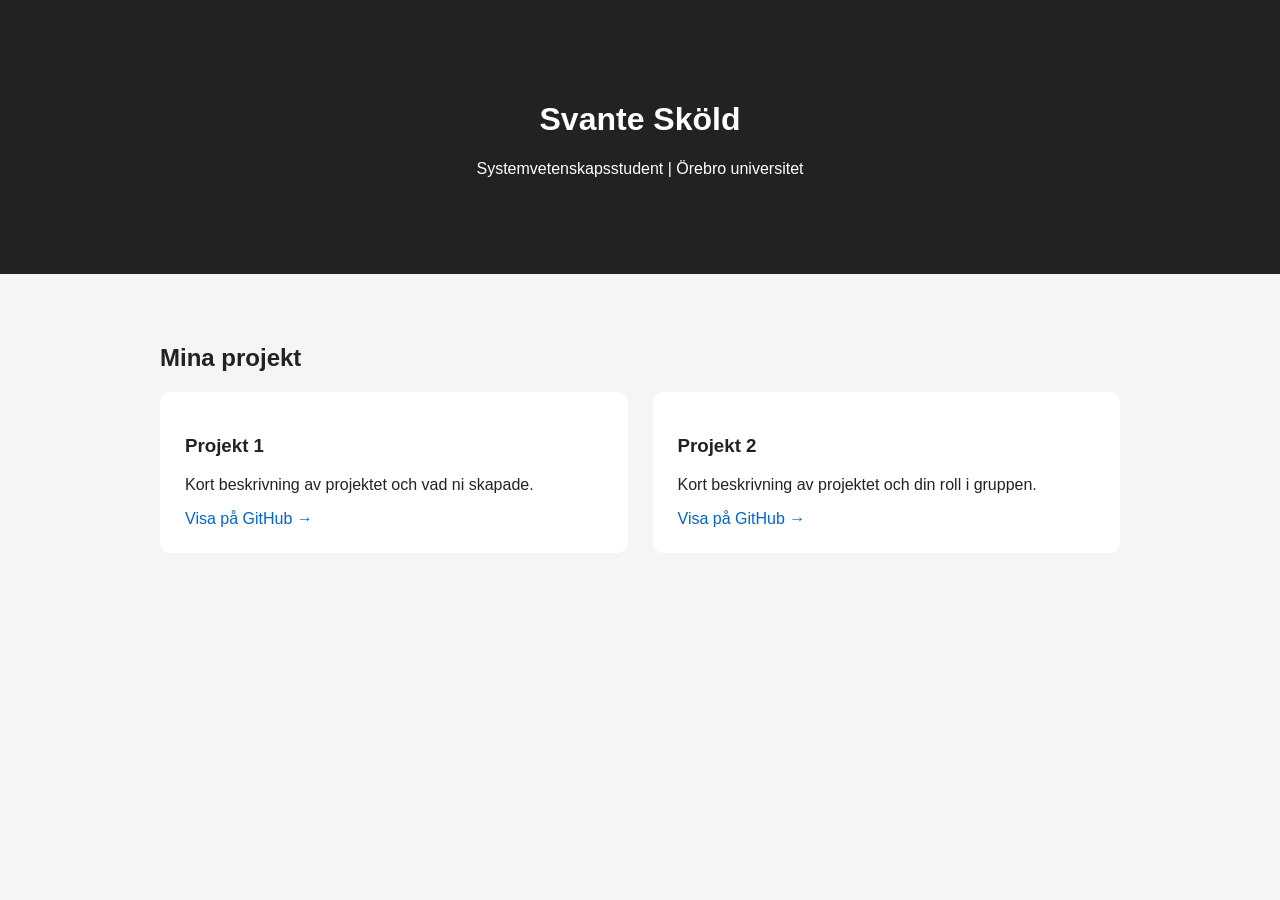
==== index.html @ 433ca860 ". ." ====
<!DOCTYPE html>
<html lang="sv">
<head>
    <meta charset="UTF-8">
    <meta name="viewport" content="width=device-width, initial-scale=1.0">
    <title>Svante Sköld – Portfolio</title>
    <link rel="stylesheet" href="style.css">
</head>

<body>

    <header>
        <h1>Svante Sköld</h1>
        <p>Systemvetenskapsstudent | Örebro universitet</p>
    </header>

    <main>
        <section>
            <h2>Mina projekt</h2>

            <div class="projects">

                <article class="project">
                    <h3>Projekt 1</h3>
                    <p>
                        Kort beskrivning av projektet och vad ni skapade.
                    </p>

                    <a href="https://github.com/" target="_blank">
                        Visa på GitHub →
                    </a>
                </article>

                <article class="project">
                    <h3>Projekt 2</h3>
                    <p>
                        Kort beskrivning av projektet och din roll i gruppen.
                    </p>

                    <a href="https://github.com/" target="_blank">
                        Visa på GitHub →
                    </a>
                </article>

            </div>
        </section>
    </main>

</body>
</html>
---- style.css ----
* {
    box-sizing: border-box;
}

body {
    margin: 0;
    font-family: Arial, sans-serif;
    background: #f5f5f5;
    color: #222;
}

header {
    text-align: center;
    padding: 80px 20px;
    background: #222;
    color: white;
}

main {
    max-width: 1000px;
    margin: 0 auto;
    padding: 50px 20px;
}

.projects {
    display: grid;
    grid-template-columns: repeat(2, 1fr);
    gap: 25px;
}

.project {
    background: white;
    padding: 25px;
    border-radius: 10px;
}

.project a {
    text-decoration: none;
    color: #0066cc;
}

@media (max-width: 700px) {
    .projects {
        grid-template-columns: 1fr;
    }
}
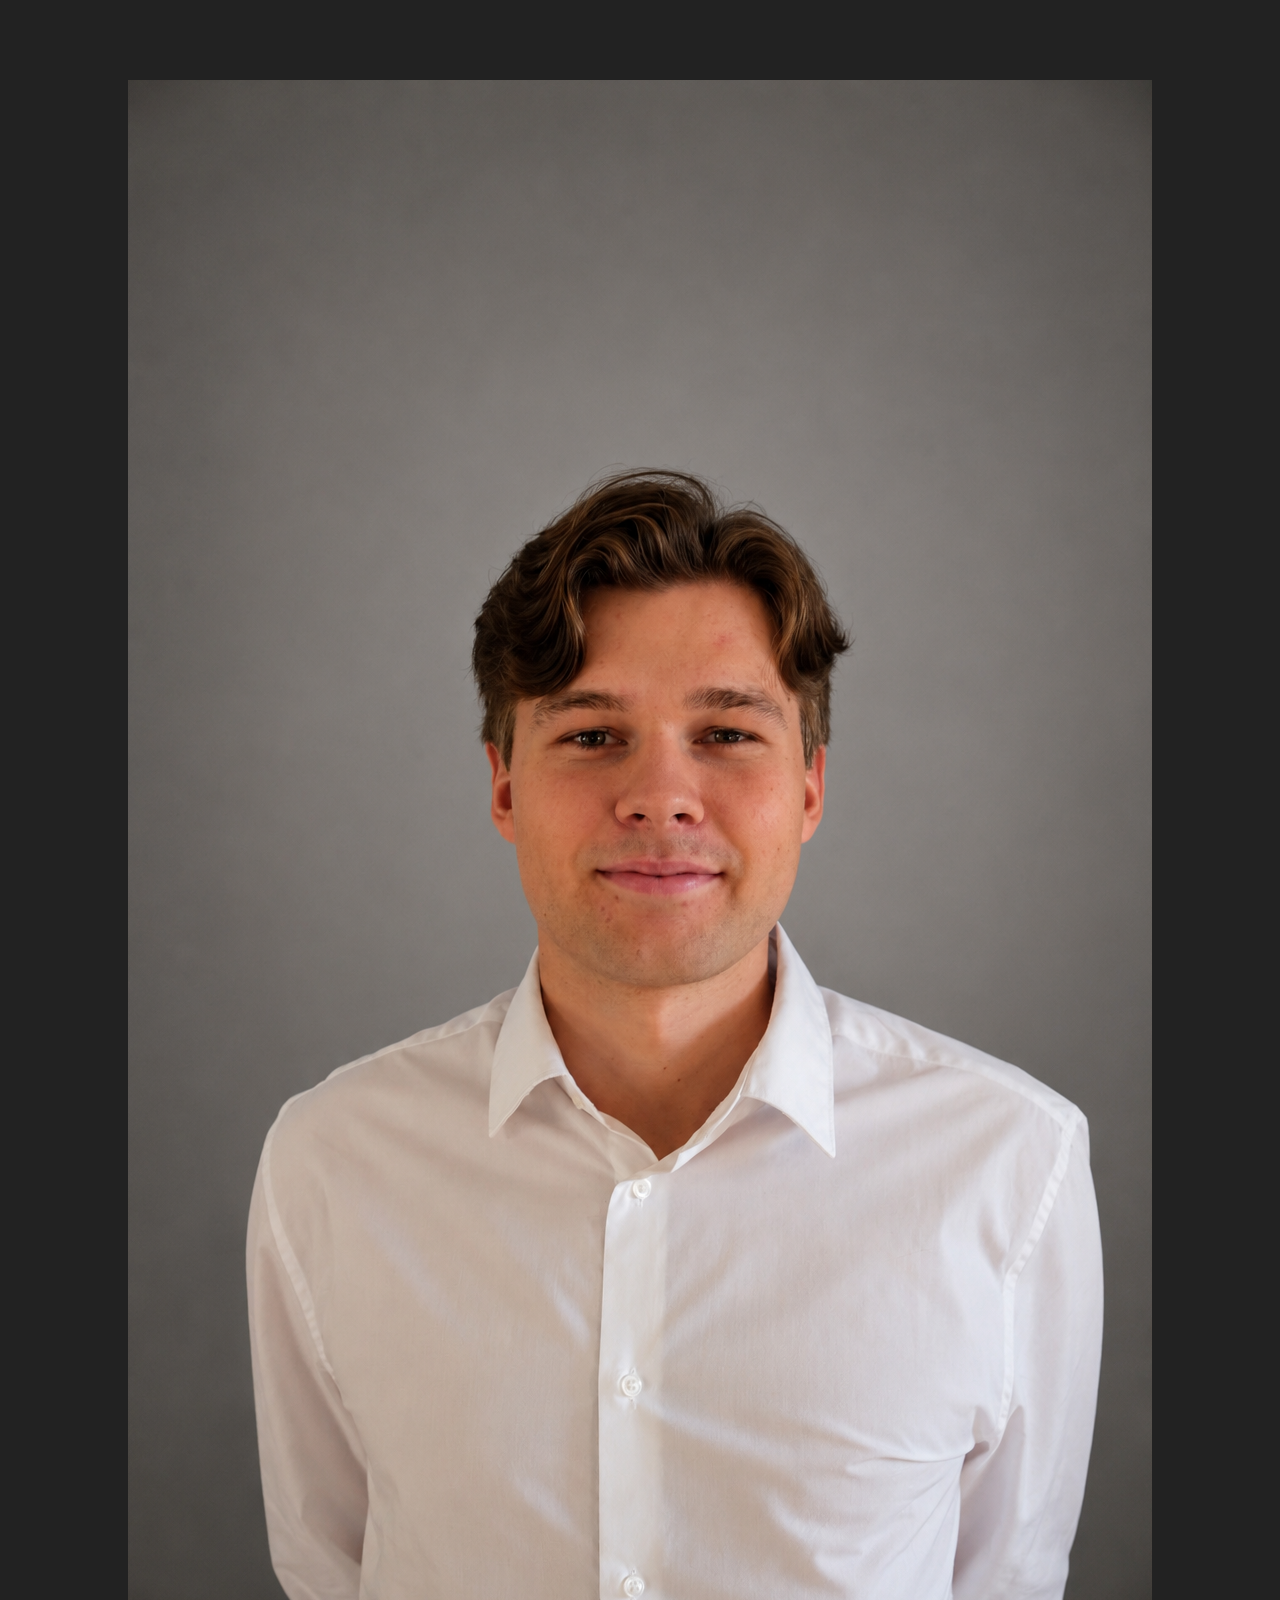
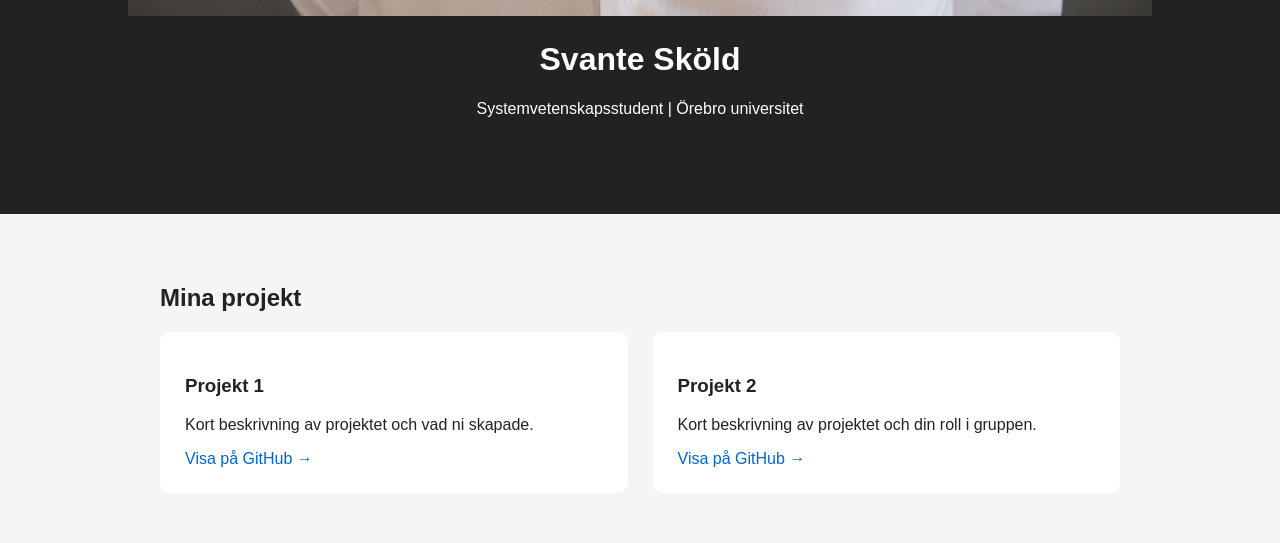
==== commit 35c9301d: "bild" ====
--- a/index.html
+++ b/index.html
@@ -10,8 +10,14 @@
 <body>
 
     <header>
-        <h1>Svante Sköld</h1>
-        <p>Systemvetenskapsstudent | Örebro universitet</p>
+      <div class="profile">
+        <img src="profilbild.jpg" alt="Svante Sköld">
+        
+        <div>
+            <h1>Svante Sköld</h1>
+            <p>Systemvetenskapsstudent | Örebro universitet</p>
+        </div>
+    </div>
     </header>
 
     <main>
--- a/style.css
+++ b/style.css
@@ -43,4 +43,12 @@
     .projects {
         grid-template-columns: 1fr;
     }
+
+    .profile {
+        display: flex;
+        align-items: center;
+        justify-content: center;
+        gap: 25px;
+
+    }
 }
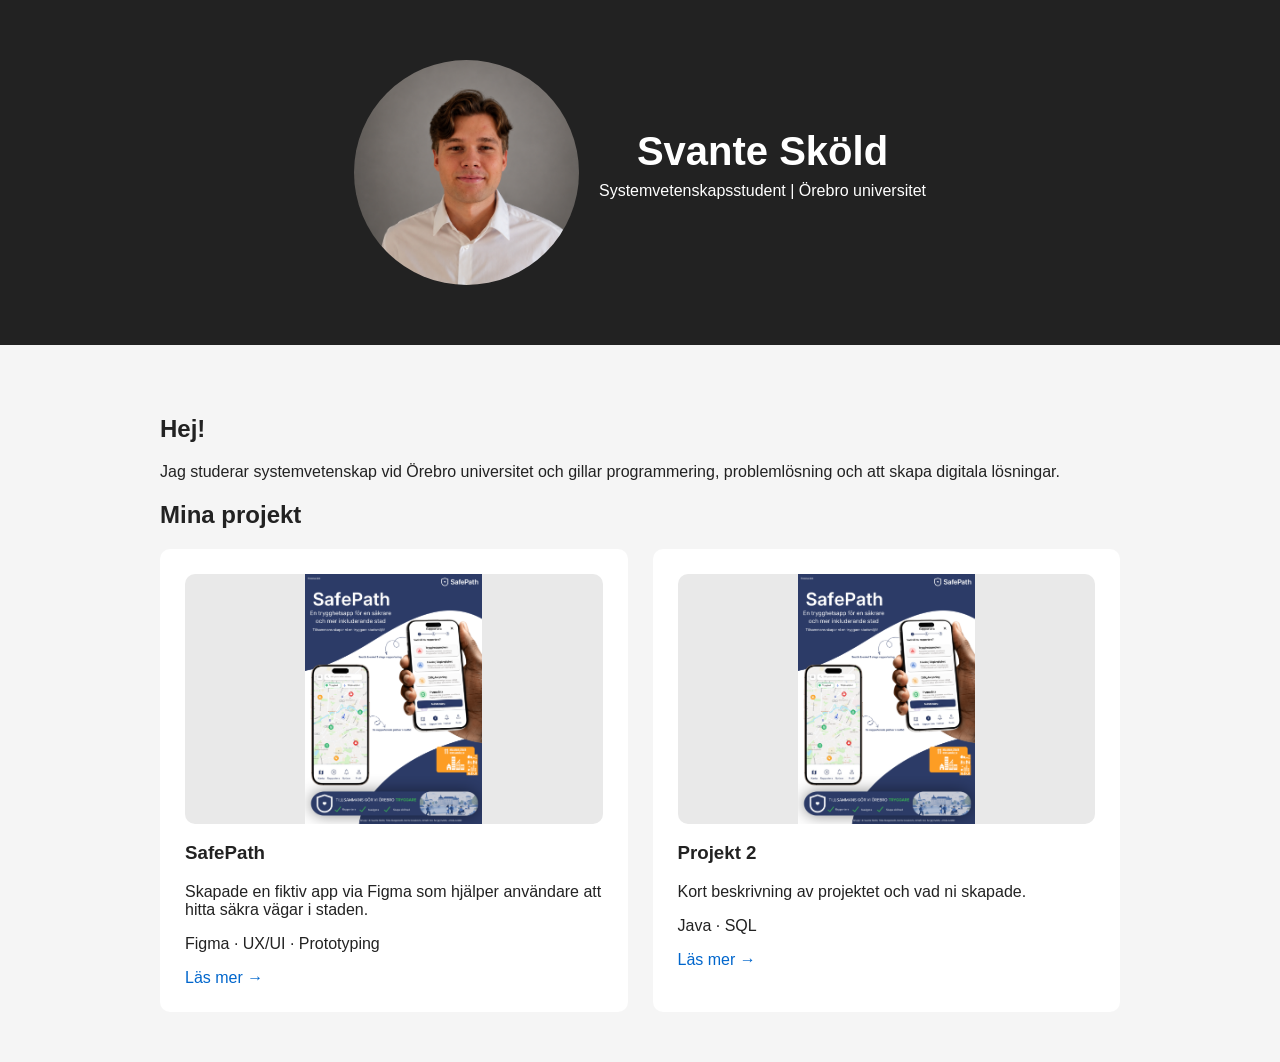
==== commit 2d904a20: ". ." ====
--- a/index.html
+++ b/index.html
@@ -20,37 +20,72 @@
     </div>
     </header>
 
-    <main>
-        <section>
-            <h2>Mina projekt</h2>
+   <main>
 
-            <div class="projects">
+    <section class="intro">
+        <h2>Hej!</h2>
+        <p>
+            Jag studerar systemvetenskap vid Örebro universitet och gillar
+            programmering, problemlösning och att skapa digitala lösningar.
+        </p>
+    </section>
 
-                <article class="project">
-                    <h3>Projekt 1</h3>
-                    <p>
-                        Kort beskrivning av projektet och vad ni skapade.
-                    </p>
+    <section class="projects-section">
 
-                    <a href="https://github.com/" target="_blank">
-                        Visa på GitHub →
-                    </a>
-                </article>
+        <h2>Mina projekt</h2>
 
-                <article class="project">
-                    <h3>Projekt 2</h3>
-                    <p>
-                        Kort beskrivning av projektet och din roll i gruppen.
-                    </p>
+       <div class="projects">
 
-                    <a href="https://github.com/" target="_blank">
-                        Visa på GitHub →
-                    </a>
-                </article>
+    <article class="project">
 
-            </div>
-        </section>
-    </main>
+        <div class="project-image">
+            <img src="SafePath/SafePath.png" alt="SafePath projekt">
+        </div>
+
+        <h3>SafePath</h3>
+
+        <p>
+            Skapade en fiktiv app via Figma som hjälper användare att hitta säkra vägar i staden.
+        </p>
+
+        <p class="technologies">
+            Figma · UX/UI · Prototyping
+        </p>
+
+        <a href="SafePath/">
+            Läs mer →
+        </a>
+
+    </article>
+
+
+    <article class="project">
+
+        <div class="project-image">
+            <img src="SafePath/SafePath.png" alt="Projekt 2">
+        </div>
+
+        <h3>Projekt 2</h3>
+
+        <p>
+            Kort beskrivning av projektet och vad ni skapade.
+        </p>
+
+        <p class="technologies">
+            Java · SQL
+        </p>
+
+        <a href="#">
+            Läs mer →
+        </a>
+
+    </article>
+
+</div>
+
+    </section>
+
+</main>
 
 </body>
 </html>
--- a/style.css
+++ b/style.css
@@ -10,8 +10,8 @@
 }
 
 header {
+    padding: 60px 20px;
     text-align: center;
-    padding: 80px 20px;
     background: #222;
     color: white;
 }
@@ -20,6 +20,30 @@
     max-width: 1000px;
     margin: 0 auto;
     padding: 50px 20px;
+}
+
+.profile {
+    display: flex;
+    align-items: center;
+    justify-content: center;
+    gap: 20px;
+}
+
+.profile img {
+    width: 225px;
+    height: 225px;
+    object-fit: cover;
+    border-radius: 50%;
+}
+
+.profile h1 {
+    margin: 0;
+    font-size: 2.5rem;
+}
+
+.profile p {
+    margin-top: 8px;
+    font-size: 1rem;
 }
 
 .projects {
@@ -32,6 +56,12 @@
     background: white;
     padding: 25px;
     border-radius: 10px;
+    transition: transform 0.3s ease, box-shadow 0.3s ease;
+}
+
+.project:hover {
+    transform: translateY(-5px);
+    box-shadow: 0 10px 25px rgba(0, 0, 0, 0.12);
 }
 
 .project a {
@@ -39,16 +69,38 @@
     color: #0066cc;
 }
 
+.project-image {
+    width: 100%;
+    height: 250px;
+    background: #e9e9e9;
+    border-radius: 10px;
+    display: flex;
+    justify-content: center;
+    align-items: center;
+    overflow: hidden;
+}
+
+.project-image img {
+    height: 100%;
+    width: auto;
+    object-fit: contain;
+}
+
+.figma-container {
+    width: 100%;
+    max-width: 1200px;
+    margin: 40px auto;
+}
+
+.figma-container iframe {
+    width: 100%;
+    height: 700px;
+    border: 1px solid rgba(0, 0, 0, 0.1);
+    border-radius: 10px;
+}   
+
 @media (max-width: 700px) {
     .projects {
         grid-template-columns: 1fr;
     }
-
-    .profile {
-        display: flex;
-        align-items: center;
-        justify-content: center;
-        gap: 25px;
-
-    }
 }
